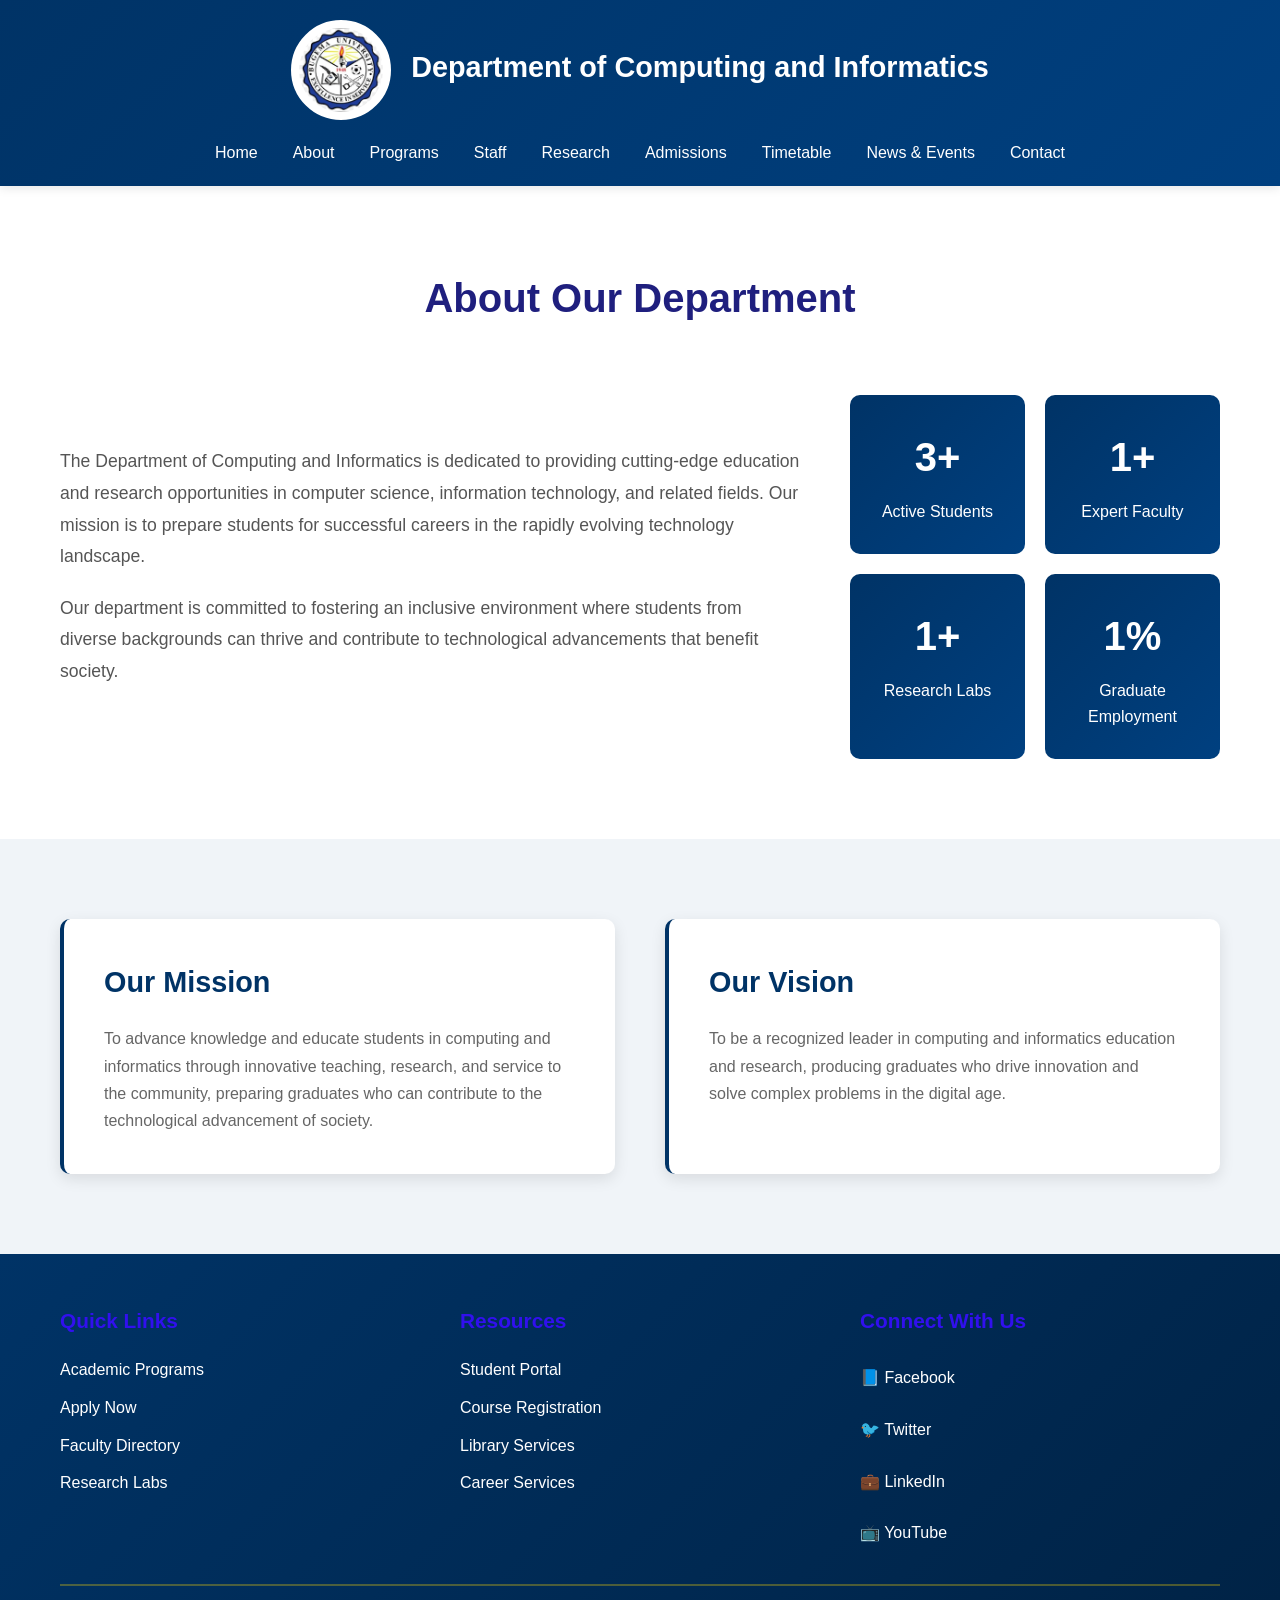
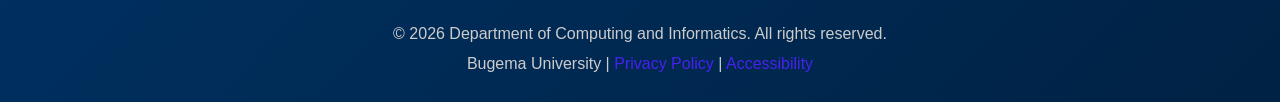
==== about.html @ 4d14aba7 "Add files via upload" ====
<!DOCTYPE html>
<html lang="en">
<head>
    <meta charset="UTF-8">
    <meta name="viewport" content="width=device-width, initial-scale=1.0">
    <title>About - Department of Computing and Informatics</title>
    <link rel="stylesheet" href="styles.css">
</head>
<body>
    <!-- Header Section -->
    <header class="header">
        <div class="container">
            <div class="logo-section">
                <img src="logo.jpg" alt="University Logo" class="logo">
                <div class="university-name">
                    
                    <h1>Department of Computing and Informatics</h1>
                </div>
            </div>
            <nav class="main-nav">
                <ul>
                    <li><a href="home.html">Home</a></li>
                    <li><a href="about.html">About</a></li>
                    <li><a href="programs.html">Programs</a></li>
                    <li><a href="staff.html">Staff</a></li>
                    <li><a href="research.html">Research</a></li>
                    <li><a href="admissions.html">Admissions</a></li>
                    <li><a href="timetable.html">Timetable</a></li>
                    <li><a href="news.html">News & Events</a></li>
                    <li><a href="contact.html">Contact</a></li>
                    

                </ul>
            </nav>
        </div>
    </header>

    <!-- About Section -->
    <section id="about" class="about-section">
        <div class="container">
            <h2 class="section-title">About Our Department</h2>
            <div class="about-content">
                <div class="about-text">
                    <p>The Department of Computing and Informatics is dedicated to providing cutting-edge education and research opportunities in computer science, information technology, and related fields. Our mission is to prepare students for successful careers in the rapidly evolving technology landscape.</p>
    
                    <p>Our department is committed to fostering an inclusive environment where students from diverse backgrounds can thrive and contribute to technological advancements that benefit society.</p>
                </div>
                <div class="about-highlights">
                    <div class="highlight-card">
                        <h3>500+</h3>
                        <p>Active Students</p>
                    </div>
                    <div class="highlight-card">
                        <h3>25+</h3>
                        <p>Expert Faculty</p>
                    </div>
                    <div class="highlight-card">
                        <h3>15+</h3>
                        <p>Research Labs</p>
                    </div>
                    <div class="highlight-card">
                        <h3>95%</h3>
                        <p>Graduate Employment</p>
                    </div>
                </div>
            </div>
        </div>
    </section>

    <!-- Mission and Vision Section -->
    <section class="mission-vision">
        <div class="container">
            <div class="mission-vision-content">
                <div class="mission-section">
                    <h3>Our Mission</h3>
                    <p>To advance knowledge and educate students in computing and informatics through innovative teaching, research, and service to the community, preparing graduates who can contribute to the technological advancement of society.</p>
                </div>
                <div class="vision-section">
                    <h3>Our Vision</h3>
                    <p>To be a recognized leader in computing and informatics education and research, producing graduates who drive innovation and solve complex problems in the digital age.</p>
                </div>
            </div>
        </div>
    </section>

    <!-- Footer -->
    <footer class="footer">
        <div class="container">
            <div class="footer-content">
                <div class="footer-section">
                    <h4>Quick Links</h4>
                    <ul>
                        <li><a href="programs.html">Academic Programs</a></li>
                        <li><a href="admissions.html">Apply Now</a></li>
                        <li><a href="staff.html">Faculty Directory</a></li>
                        <li><a href="research.html">Research Labs</a></li>
                    </ul>
                </div>
                <div class="footer-section">
                    <h4>Resources</h4>
                    <ul>
                        <li><a href="#">Student Portal</a></li>
                        <li><a href="#">Course Registration</a></li>
                        <li><a href="#">Library Services</a></li>
                        <li><a href="#">Career Services</a></li>
                    </ul>
                </div>
                <div class="footer-section">
                    <h4>Connect With Us</h4>
                    <div class="social-links">
                        <a href="#" aria-label="Facebook">📘 Facebook</a>
                        <a href="#" aria-label="Twitter">🐦 Twitter</a>
                        <a href="#" aria-label="LinkedIn">💼 LinkedIn</a>
                        <a href="#" aria-label="YouTube">📺 YouTube</a>
                    </div>
                </div>
            </div>
            <div class="footer-bottom">
                <p>&copy; 2026 Department of Computing and Informatics. All rights reserved.</p>
                <p>Bugema University | <a href="#">Privacy Policy</a> | <a href="#">Accessibility</a></p>
            </div>
        </div>
    </footer>

    <script src="script.js"></script>
</body>
</html>
---- styles.css ----
/* ========================================
   CSS STYLES - Department of Computing and Informatics
   Original Colors: Navy Blue (#003366) and Gold (#FFD700)
   ======================================== */

/* Reset and Base Styles */
* {
    margin: 0;
    padding: 0;
    box-sizing: border-box;
}

html {
    scroll-behavior: smooth;
}

body {
    font-family: 'Segoe UI', Tahoma, Geneva, Verdana, sans-serif;
    line-height: 1.6;
    color: #333;
    background-color: white;
}

.container {
    max-width: 1200px;
    margin: 0 auto;
    padding: 0 20px;
}

/* ========================================
HEADER SECTION
   ======================================== */
.header {
    background: linear-gradient(135deg, #003366 0%, #004080 100%);
    color: white;
    padding: 20px 0;
    position: sticky;
    top: 0;
    z-index: 1000;
    box-shadow: 0 2px 10px rgba(0, 0, 0, 0.1);
}

.header .container {
    display: flex;
    flex-direction: column;
    align-items: center;
    gap: 20px;
    text-align: center;
}

.logo-section {
    display: flex;
    align-items: center;
    gap: 20px;
    justify-content: center;
    width: 100%;
}

.logo {
    width: 100px;
    height: 100px;
    border-radius: 50%; /* Circular logo as requested */
    border: 3px solid white;

    object-fit: contain;
    background: white;
    padding: 5px;
}

.university-name h1 {
    font-size: 1.8rem;
    font-weight: 700;
    margin-bottom: 5px;
    color: white;
}

.university-name h2 {
    font-size: 1.2rem;
    font-weight: 400;
    color: blue;
}

.main-nav ul {
    list-style: none;
    display: flex;
    gap: 5px;
    flex-wrap: wrap;
    justify-content: center;
}

.main-nav a {
    color: white;
    text-decoration: none;
    padding: 10px 15px;
    border-radius: 5px;
    transition: all 0.3s ease;
    font-weight: 500;
}

.main-nav a:hover {
    background-color: white;
    color: #003366;
}

/* ========================================
   HERO SECTION
   ======================================== */
.hero {
    background: linear-gradient(rgba(0, 51, 102, 0.8), rgba(0, 51, 102, 0.8)), 
                url('https://images.unsplash.com/photo-1531482615713-2afd6909799e?w=1920');
    background-size: cover;
    background-position: center;
    background-attachment: fixed;
    color: white;
    padding: 120px 20px;
    text-align: center;
}

.hero-content h1 {
    font-size: 3rem;
    margin-bottom: 20px;
    animation: fadeInDown 1s ease;
}

.hero-content p {
    font-size: 1.4rem;
    margin-bottom: 30px;
    max-width: 800px;
    margin-left: auto;
    margin-right: auto;
    animation: fadeInUp 1s ease;
}

.btn-primary {
    display: inline-block;
    background-color:white;
    color: #003366;
    padding: 15px 35px;
    border: none;
    border-radius: 5px;
    font-size: 1.1rem;
    font-weight: 600;
    text-decoration: none;
    cursor: pointer;
    transition: all 0.3s ease;
}

.btn-primary:hover {
    background-color: white;
    transform: translateY(-2px);
    box-shadow: 0 5px 15px rgba(255, 215, 0, 0.4);
}

.btn-secondary {
    display: inline-block;
    background-color: transparent;
    color: #003366;
    padding: 12px 30px;
    border: 2px solid #003366;
    border-radius: 5px;
    font-size: 1rem;
    font-weight: 600;
    text-decoration: none;
    cursor: pointer;
    transition: all 0.3s ease;
    margin-top: 15px;
}

.btn-secondary:hover {
    background-color: white;
    color: #003366;
}

/* ========================================
SECTION TITLES
   ======================================== */
.section-title {
    text-align: center;
    font-size: 2.5rem;
    color: rgb(31, 31, 126);
    margin-bottom: 50px;
    position: relative;
    padding-bottom: 15px;
}

.section-title::after {
    content: '';
    position: absolute;
    bottom: 0;
    left: 50%;
    transform: translateX(-50%);
    width: 100px;
    height: 4px;
    background: linear-gradient(to right, white, white);
    border-radius: 2px;
}

/* ========================================
   FEATURED PREVIEW ON HOME PAGE
   ======================================== */
.featured-preview {
    padding: 80px 0;
    background-color: white;
}

.preview-grid {
    display: grid;
    grid-template-columns: repeat(auto-fit, minmax(300px, 1fr));
    gap: 30px;
}

.preview-card {
    background: #f9f9f9;
    padding: 40px;
    border-radius: 10px;
    text-align: center;
    box-shadow: 0 5px 15px rgba(0, 0, 0, 0.1);
    transition: all 0.3s ease;
    border-top: 4px solid #003366;
}

.preview-card:hover {
    transform: translateY(-10px);
    box-shadow: 0 15px 30px rgba(0, 51, 102, 0.2);
}

.preview-card h3 {
    font-size: 1.5rem;
    color: #003366;
    margin-bottom: 15px;
}

.preview-card p {
    color: #666;
    margin-bottom: 20px;
    line-height: 1.6;
}

/* ========================================
   ABOUT SECTION
   ======================================== */
.about-section {
    padding: 80px 0;
    background-color: white;
}

.about-content {
    display: grid;
    grid-template-columns: 2fr 1fr;
    gap: 50px;
    align-items: center;
}

.about-text p {
    font-size: 1.1rem;
    line-height: 1.8;
    color: #555;
    margin-bottom: 20px;
}

.about-highlights {
    display: grid;
    grid-template-columns: repeat(2, 1fr);
    gap: 20px;
}

.highlight-card {
    background: linear-gradient(135deg, #003366, #004080);
    color: white;
    padding: 30px;
    border-radius: 10px;
    text-align: center;
    transition: transform 0.3s ease;
}

.highlight-card:hover {
    transform: translateY(-5px);
}

.highlight-card h3 {
    font-size: 2.5rem;
    color: white;
    margin-bottom: 10px;
}

.highlight-card p {
    font-size: 1rem;
}

/* ========================================
   MISSION & VISION SECTION
   ======================================== */
.mission-vision {
    padding: 80px 0;
    background-color: #f0f4f8;
}

.mission-vision-content {
    display: grid;
    grid-template-columns: 1fr 1fr;
    gap: 50px;
}

.mission-section,
.vision-section {
    background: white;
    padding: 40px;
    border-radius: 10px;
    box-shadow: 0 5px 15px rgba(0, 0, 0, 0.1);
    border-left: 4px solid #003366;
}

.mission-section h3,
.vision-section h3 {
    color: #003366;
    font-size: 1.8rem;
    margin-bottom: 20px;
}

.mission-section p,
.vision-section p {
    color: #666;
    line-height: 1.7;
}

/* ========================================
   PROGRAMS SECTION
   ======================================== */
.programs-section {
    padding: 80px 0;
    background-color: #f0f4f8;
}

.programs-grid {
    display: grid;
    grid-template-columns: repeat(auto-fit, minmax(320px, 1fr));
    gap: 30px;
}

.program-card {
    background: white;
    padding: 35px;
    border-radius: 10px;
    box-shadow: 0 5px 15px rgba(0, 0, 0, 0.1);
    transition: all 0.3s ease;
    border-top: 4px solid #003366;
}

.program-card:hover {
    transform: translateY(-10px);
    box-shadow: 0 10px 30px rgba(0, 0, 0, 0.2);
    border-top-color: #3033f3;
}

.program-card h3 {
    font-size: 1.6rem;
    color: #003366;
    margin-bottom: 15px;
}

.program-card > p {
    color: #666;
    margin-bottom: 20px;
    line-height: 1.7;
}

.course-list {
    list-style: none;
    margin-bottom: 25px;
}

.course-list li {
    padding: 8px 0;
    padding-left: 25px;
    position: relative;
    color: #555;
}

.course-list li::before {
    content: '✓';
    position: absolute;
    left: 0;
    color: #3a65f1;
    font-weight: bold;
}

/* ========================================
   PROGRAM FEATURES SECTION
   ======================================== */
.program-features {
    padding: 80px 0;
    background-color: white;
}

.features-grid {
    display: grid;
    grid-template-columns: repeat(auto-fit, minmax(250px, 1fr));
    gap: 30px;
}

.feature-card {
    background: #f9f9f9;
    padding: 30px;
    border-radius: 10px;
    text-align: center;
    border: 2px solid #e0e0e0;
    transition: all 0.3s ease;
}

.feature-card:hover {
    border-color: #003366;
    transform: translateY(-5px);
    box-shadow: 0 10px 25px rgba(0, 51, 102, 0.15);
}

.feature-card h3 {
    color: #003366;
    font-size: 1.4rem;
    margin-bottom: 15px;
}

.feature-card p {
    color: #666;
    line-height: 1.6;
}

/* ========================================
   STAFF SECTION
   ======================================== */
.staff-section {
    padding: 80px 0;
    background-color: white;
}

.staff-grid {
    display: grid;
    grid-template-columns: repeat(auto-fit, minmax(280px, 1fr));
    gap: 30px;
}

.staff-card {
    background: #f9f9f9;
    padding: 30px;
    border-radius: 10px;
    text-align: center;
    border: 2px solid #e0e0e0;
    transition: all 0.3s ease;
}

.staff-card:hover {
    border-color: #003366;
    box-shadow: 0 5px 20px rgba(0, 51, 102, 0.15);
}

.staff-photo {
    width: 150px;
    height: 150px;
    border-radius: 50%;
    margin-bottom: 20px;
    border: 4px solid #2d31f1;
    object-fit: cover;
}

.staff-card h3 {
    font-size: 1.4rem;
    color: #003366;
    margin-bottom: 5px;
}

.position {
    color:white;
    font-weight: 600;
    margin-bottom: 10px;
}

.qualification {
    color: #666;
    font-size: 0.95rem;
    margin-bottom: 10px;
}

.research {
    color: #555;
    font-size: 0.95rem;
    margin-bottom: 15px;
    font-style: italic;
}

.contact-info {
    background: white;
    padding: 15px;
    border-radius: 5px;
    margin-top: 15px;
}

.contact-info p {
    font-size: 0.9rem;
    margin: 5px 0;
    color: #333;
}

/* ========================================
   ADMIN STAFF SECTION
   ======================================== */
.admin-staff {
    padding: 80px 0;
    background-color: #f0f4f8;
}

/* ========================================
   RESEARCH SECTION
   ======================================== */
.research-section {
    padding: 80px 0;
    background-color: #f0f4f8;
}

.research-content {
    display: grid;
    grid-template-columns: 1fr 1fr;
    gap: 50px;
}

.research-areas h3,
.research-labs h3 {
    font-size: 1.8rem;
    color: white;
    margin-bottom: 25px;
}

.research-list {
    list-style: none;
}

.research-list li {
    background: white;
    padding: 25px;
    margin-bottom: 20px;
    border-radius: 8px;
    border-left: 4px solid white;
    box-shadow: 0 3px 10px rgba(0, 0, 0, 0.08);
}

.research-list strong {
    display: block;
    color: #003366;
    font-size: 1.2rem;
    margin-bottom: 8px;
}

.research-list p {
    color: #666;
    line-height: 1.6;
}

.lab-card {
    background: linear-gradient(135deg, #003366, #004080);
    color: white;
    padding: 25px;
    border-radius: 8px;
    margin-bottom: 20px;
}

.lab-card h4 {
    font-size: 1.3rem;
    color: #4235f0;
    margin-bottom: 10px;
}

.lab-card p {
    line-height: 1.6;
}

/* ========================================
   RESEARCH HIGHLIGHTS SECTION
   ======================================== */
.research-highlights {
    padding: 80px 0;
    background-color: white;
}

.highlights-grid {
    display: grid;
    grid-template-columns: repeat(auto-fit, minmax(220px, 1fr));
    gap: 30px;
}

/* ========================================
   ADMISSIONS SECTION
   ======================================== */
.admissions-section {
    padding: 80px 0;
    background-color: white;
}

.admissions-content {
    display: grid;
    grid-template-columns: 1fr 1fr;
    gap: 50px;
}

.requirements h3,
.application-process h3 {
    font-size: 1.8rem;
    color: #003366;
    margin-bottom: 25px;
}

.requirement-box {
    background: #f9f9f9;
    padding: 30px;
    border-radius: 10px;
    margin-bottom: 25px;
    border: 2px solid #e0e0e0;
}

.requirement-box h4 {
    color: #2d0ce7;
    font-size: 1.3rem;
    margin-bottom: 15px;
    background: #003366;
    padding: 10px 15px;
    border-radius: 5px;
}

.requirement-box ul {
    list-style: none;
}

.requirement-box li {
    padding: 10px 0;
    padding-left: 30px;
    position: relative;
    color: #555;
}

.requirement-box li::before {
    content: '📋';
    position: absolute;
    left: 0;
}

.process-steps {
    background: #f9f9f9;
    padding: 30px;
    border-radius: 10px;
    counter-reset: steps;
    margin-bottom: 25px;
}

.process-steps li {
    padding: 15px 0;
    padding-left: 50px;
    position: relative;
    color: #555;
    list-style: none;
}

.process-steps li::before {
    counter-increment: steps;
    content: counter(steps);
    position: absolute;
    left: 0;
    top: 15px;
    background: #003366;
    color: #2f0fe0;
    width: 35px;
    height: 35px;
    border-radius: 50%;
    display: flex;
    align-items: center;
    justify-content: center;
    font-weight: bold;
}

.application-process .btn-primary,
.application-process .btn-secondary {
    margin-right: 10px;
    margin-bottom: 10px;
}

/* ========================================
   TUITION & FEES SECTION
   ======================================== */
.tuition-fees {
    padding: 80px 0;
    background-color: #f0f4f8;
}

.tuition-content {
    display: grid;
    grid-template-columns: repeat(auto-fit, minmax(300px, 1fr));
    gap: 30px;
}

.fee-card {
    background: white;
    padding: 30px;
    border-radius: 10px;
    box-shadow: 0 5px 15px rgba(0, 0, 0, 0.1);
    border-left: 4px solid #003366;
}

.fee-card h3 {
    color: #003366;
    font-size: 1.5rem;
    margin-bottom: 20px;
}

.fee-card ul {
    list-style: none;
}

.fee-card li {
    padding: 10px 0;
    padding-left: 25px;
    position: relative;
    color: #555;
}

.fee-card li::before {
    content: '$';
    position: absolute;
    left: 0;
    color: #2327f7;
    font-weight: bold;
}

/* ========================================
   ADMISSION FORM SECTION
   ======================================== */
.admission-form-section {
    padding: 80px 0;
    background-color: #f0f4f8;
}

.form-header {
    text-align: center;
    margin-bottom: 30px;
}

.form-logo {
    width: 100px;
    height: 100px;
    border-radius: 50%;
    border: 3px solid #FFD700;
    object-fit: contain;
    background: white;
    padding: 10px;
    margin-bottom: 20px;
    display: block;
    margin-left: auto;
    margin-right: auto;
}

.form-container {
    max-width: 800px;
    margin: 0 auto;
    background: white;
    padding: 40px;
    border-radius: 15px;
    box-shadow: 0 10px 30px rgba(0, 0, 0, 0.1);
}

.admission-form {
    display: flex;
    flex-direction: column;
    gap: 20px;
}

.form-row {
    display: grid;
    grid-template-columns: 1fr 1fr;
    gap: 20px;
}

.form-group {
    display: flex;
    flex-direction: column;
}

.form-group label {
    font-weight: 600;
    color: #003366;
    margin-bottom: 8px;
    font-size: 1.05rem;
}

.form-group input,
.form-group select,
.form-group textarea {
    padding: 15px;
    border: 2px solid #e0e0e0;
    border-radius: 8px;
    font-size: 1rem;
    font-family: inherit;
    transition: all 0.3s ease;
    background-color: #fafafa;
}

.form-group input:focus,
.form-group select:focus,
.form-group textarea:focus {
    outline: none;
    border-color: #003366;
    background-color: white;
    box-shadow: 0 0 0 3px rgba(0, 51, 102, 0.1);
}

.form-group input.error,
.form-group select.error,
.form-group textarea.error {
    border-color: #dc3545;
    background-color: #fff5f5;
}

.radio-group {
    display: flex;
    flex-wrap: wrap;
    gap: 20px;
    margin-top: 10px;
}

.radio-group input[type="radio"] {
    width: auto;
    margin-right: 8px;
}

.radio-group label {
    font-weight: normal;
    margin-bottom: 0;
    cursor: pointer;
    display: flex;
    align-items: center;
    padding: 8px 12px;
    border-radius: 6px;
    transition: all 0.2s ease;
}

.radio-group input[type="radio"]:checked + label {
    background-color: #003366;
    color: white;
}

.checkbox-group {
    display: flex;
    align-items: flex-start;
    gap: 12px;
    margin-top: 10px;
}

.checkbox-group input[type="checkbox"] {
    width: auto;
    margin-top: 4px;
}

.checkbox-group label {
    font-weight: normal;
    margin-bottom: 0;
    cursor: pointer;
}

.form-buttons {
    display: flex;
    gap: 15px;
    margin-top: 30px;
    justify-content: center;
}

.form-buttons .btn-primary,
.form-buttons .btn-secondary {
    padding: 15px 30px;
    font-size: 1.1rem;
    border: none;
    border-radius: 8px;
    cursor: pointer;
    transition: all 0.3s ease;
    font-weight: 600;
}

.form-buttons .btn-primary {
    background-color: #003366;
    color: white;
}

.form-buttons .btn-primary:hover {
    background-color: #002244;
    transform: translateY(-2px);
}

.form-buttons .btn-secondary {
    background-color: #f0f0f0;
    color: #003366;
    border: 2px solid #003366;
}

.form-buttons .btn-secondary:hover {
    background-color: #003366;
    color: white;
}

/* Responsive adjustments for form */
@media (max-width: 768px) {
    .form-row {
        grid-template-columns: 1fr;
    }
    
    .radio-group {
        flex-direction: column;
        gap: 10px;
    }
    
    .form-buttons {
        flex-direction: column;
    }
    
    .form-container {
        padding: 25px;
        margin: 0 15px;
    }
}

/* ========================================
   FINANCIAL AID SECTION
   ======================================== */
.financial-aid {
    padding: 80px 0;
    background-color: white;
}

.aid-options {
    display: grid;
    grid-template-columns: repeat(auto-fit, minmax(250px, 1fr));
    gap: 30px;
}

.aid-card {
    background: #f9f9f9;
    padding: 30px;
    border-radius: 10px;
    border: 2px solid #e0e0e0;
    transition: all 0.3s ease;
}

.aid-card:hover {
    border-color: #003366;
    transform: translateY(-5px);
    box-shadow: 0 10px 25px rgba(0, 51, 102, 0.15);
}

.aid-card h3 {
    color: #003366;
    font-size: 1.4rem;
    margin-bottom: 15px;
}

.aid-card p {
    color: #666;
    line-height: 1.6;
}

/* ========================================
   NEWS & EVENTS SECTION
   ======================================== */
.news-section {
    padding: 80px 0;
    background-color: #f0f4f8;
}

.news-grid {
    display: grid;
    grid-template-columns: repeat(auto-fit, minmax(280px, 1fr));
    gap: 30px;
}

.news-card {
    background: white;
    padding: 30px;
    border-radius: 10px;
    box-shadow: 0 5px 15px rgba(0, 0, 0, 0.1);
    transition: all 0.3s ease;
    border-left: 4px solid #373ae2;
}

.news-card:hover {
    transform: translateY(-5px);
    box-shadow: 0 10px 25px rgba(0, 0, 0, 0.15);
}

.news-date {
    color: #281be9;
    font-weight: 600;
    font-size: 0.9rem;
    margin-bottom: 10px;
}

.news-card h3 {
    color: #003366;
    font-size: 1.3rem;
    margin-bottom: 12px;
}

.news-card p {
    color: #666;
    line-height: 1.6;
    margin-bottom: 15px;
}

.news-card a {
    color: #003366;
    text-decoration: none;
    font-weight: 600;
    transition: color 0.3s ease;
}

.news-card a:hover {
    color: #2926ec;
}

/* ========================================
   UPCOMING EVENTS SECTION
   ======================================== */
.upcoming-events {
    padding: 80px 0;
    background-color: white;
}

.events-list {
    max-width: 800px;
    margin: 0 auto;
}

.event-item {
    display: flex;
    margin-bottom: 30px;
    background: #f9f9f9;
    border-radius: 10px;
    overflow: hidden;
    box-shadow: 0 5px 15px rgba(0, 0, 0, 0.08);
}

.event-date {
    background: linear-gradient(135deg, #003366, #004080);
    color: white;
    padding: 20px;
    text-align: center;
    min-width: 100px;
}

.event-date .day {
    font-size: 2rem;
    font-weight: bold;
    display: block;
}

.event-date .month {
    font-size: 1.2rem;
    display: block;
}

.event-details {
    padding: 20px;
    flex-grow: 1;
}

.event-details h3 {
    color: #003366;
    margin-bottom: 10px;
}

.event-details p {
    color: #666;
    margin-bottom: 8px;
    line-height: 1.5;
}

/* ========================================
   NEWSLETTER SECTION
   ======================================== */
.newsletter {
    padding: 80px 0;
    background-color: #f0f4f8;
    text-align: center;
}

.newsletter-content {
    max-width: 600px;
    margin: 0 auto;
}

.newsletter-content p {
    font-size: 1.2rem;
    color: #666;
    margin-bottom: 30px;
}

.newsletter-form {
    display: flex;
    gap: 15px;
    justify-content: center;
}

.newsletter-form input {
    flex: 1;
    padding: 15px;
    border: 2px solid #ddd;
    border-radius: 5px;
    font-size: 1rem;
}

.newsletter-form input:focus {
    outline: none;
    border-color: #003366;
}

/* ========================================
   CONTACT SECTION
   ======================================== */
.contact-section {
    padding: 80px 0;
    background-color: white;
}

.contact-content {
    display: grid;
    grid-template-columns: 1fr 1fr;
    gap: 50px;
}

.contact-info-section h3,
.contact-form-section h3 {
    font-size: 1.8rem;
    color: #003366;
    margin-bottom: 25px;
}

.info-item {
    margin-bottom: 25px;
    padding: 20px;
    background: #f9f9f9;
    border-radius: 8px;
    border-left: 4px solid #003366;
}

.info-item strong {
    display: block;
    color: #3f18ee;
    font-size: 1.1rem;
    margin-bottom: 10px;
}

.info-item p {
    color: #555;
    line-height: 1.7;
}

.inquiry-form {
    display: flex;
    flex-direction: column;
    gap: 15px;
}

.inquiry-form input,
.inquiry-form select,
.inquiry-form textarea {
    padding: 15px;
    border: 2px solid #e0e0e0;
    border-radius: 5px;
    font-size: 1rem;
    font-family: inherit;
    transition: border-color 0.3s ease;
}

.inquiry-form input:focus,
.inquiry-form select:focus,
.inquiry-form textarea:focus {
    outline: none;
    border-color: #003366;
}

/* ========================================
   CAMPUS MAP SECTION
   ======================================== */
.campus-map {
    padding: 80px 0;
    background-color: white;
}

.map-container {
    border-radius: 10px;
    overflow: hidden;
    box-shadow: 0 10px 30px rgba(0, 0, 0, 0.1);
}

/* ========================================
   QUICK LINKS SECTION
   ======================================== */
.quick-links {
    padding: 80px 0;
    background-color: #f0f4f8;
}

.links-grid {
    display: grid;
    grid-template-columns: repeat(auto-fit, minmax(300px, 1fr));
    gap: 30px;
}

.link-card {
    background: white;
    padding: 30px;
    border-radius: 10px;
    box-shadow: 0 5px 15px rgba(0, 0, 0, 0.1);
}

.link-card h3 {
    color: #003366;
    margin-bottom: 20px;
    padding-bottom: 10px;
    border-bottom: 2px solid #2d2af7;
}

.link-card ul {
    list-style: none;
}

.link-card li {
    margin-bottom: 10px;
}

.link-card a {
    color: #003366;
    text-decoration: none;
    transition: color 0.3s ease;
}

.link-card a:hover {
    color: #4314ec;
    padding-left: 5px;
}

/* ========================================
   TIMETABLE SECTION
   ======================================== */
.timetable-section {
    padding: 80px 0;
    background-color: white;
}

.timetable-description {
    text-align: center;
    font-size: 1.2rem;
    color: #666;
    margin-bottom: 30px;
    max-width: 800px;
    margin-left: auto;
    margin-right: auto;
}

.timetable-container {
    overflow-x: auto;
    margin-top: 30px;
}

.timetable {
    width: 100%;
    border-collapse: collapse;
    margin: 0 auto;
    background-color: white;
    box-shadow: 0 5px 15px rgba(0, 0, 0, 0.1);
    border-radius: 10px;
    overflow: hidden;
}

.timetable th {
    background-color: #003366;
    color: white;
    padding: 15px;
    text-align: center;
    font-weight: 600;
    font-size: 1rem;
}

.timetable td {
    padding: 15px;
    text-align: center;
    border: 1px solid #e0e0e0;
    vertical-align: middle;
}

.time-slot {
    background-color: #f0f4f8;
    font-weight: 600;
    color: #003366;
    width: 120px;
}

.course {
    background-color: #f9f9f9;
    position: relative;
}

.course.empty {
    background-color: #fff;
}

.course span.room {
    display: block;
    font-size: 0.8rem;
    color: #666;
    margin-top: 5px;
    font-weight: normal;
}

.timetable tr:nth-child(even) {
    background-color: #f9f9f9;
}

.timetable tr:hover {
    background-color: #f0f8ff;
}

.timetable-info {
    margin-top: 40px;
    padding: 30px;
    background-color: #f9f9f9;
    border-radius: 10px;
    border-left: 4px solid #003366;
}

.timetable-info h3 {
    color: #003366;
    margin-bottom: 20px;
}

.timetable-info ul {
    list-style: none;
}

.timetable-info li {
    padding: 10px 0;
    padding-left: 30px;
    position: relative;
    color: #555;
}

.timetable-info li::before {
    content: '•';
    position: absolute;
    left: 0;
    color: #FFD700;
    font-weight: bold;
}

/* ========================================
   FOOTER
   ======================================== */
.footer {
    background: linear-gradient(135deg, #003366, #002244);
    color: white;
    padding: 50px 0 20px;
}

.footer-content {
    display: grid;
    grid-template-columns: repeat(auto-fit, minmax(250px, 1fr));
    gap: 40px;
    margin-bottom: 30px;
}

.footer-section h4 {
    color: #3110ee;
    font-size: 1.3rem;
    margin-bottom: 20px;
}

.footer-section ul {
    list-style: none;
}

.footer-section li {
    margin-bottom: 12px;
}

.footer-section a {
    color: white;
    text-decoration: none;
    transition: color 0.3s ease;
}

.footer-section a:hover {
    color: #4012e6;
}

.social-links {
    display: flex;
    flex-direction: column;
    gap: 10px;
}

.social-links a {
    padding: 8px 0;
}

.footer-bottom {
    text-align: center;
    padding-top: 30px;
    border-top: 2px solid rgba(255, 215, 0, 0.3);
}

.footer-bottom p {
    margin: 5px 0;
    color: #ccc;
}

.footer-bottom a {
    color: #4721f0;
    text-decoration: none;
}

.footer-bottom a:hover {
    text-decoration: underline;
}

/* ========================================
   ANIMATIONS
   ======================================== */
@keyframes fadeInDown {
    from {
        opacity: 0;
        transform: translateY(-30px);
    }
    to {
        opacity: 1;
        transform: translateY(0);
    }
}

@keyframes fadeInUp {
    from {
        opacity: 0;
        transform: translateY(30px);
    }
    to {
        opacity: 1;
        transform: translateY(0);
    }
}

/* ========================================
   RESPONSIVE DESIGN
   ======================================== */
@media (max-width: 968px) {
    .header .container {
        flex-direction: column;
        gap: 20px;
    }
    
    .main-nav ul {
        flex-wrap: wrap;
        justify-content: center;
    }
    
    .hero-content h1 {
        font-size: 2.2rem;
    }
    
    .about-content,
    .research-content,
    .admissions-content,
    .contact-content,
    .mission-vision-content {
        grid-template-columns: 1fr;
    }
    
    .about-highlights {
        grid-template-columns: 1fr;
    }
    
    .newsletter-form {
        flex-direction: column;
    }
}

@media (max-width: 640px) {
    .university-name h1 {
        font-size: 1.4rem;
    }
    
    .university-name h2 {
        font-size: 1rem;
    }
    
    .main-nav ul {
        flex-direction: column;
        align-items: center;
    }
    
    .hero-content h1 {
        font-size: 1.8rem;
    }
    
    .hero-content p {
        font-size: 1.1rem;
    }
    
    .section-title {
        font-size: 2rem;
    }
    
    .programs-grid,
    .staff-grid,
    .news-grid,
    .features-grid,
    .highlights-grid,
    .aid-options,
    .links-grid {
        grid-template-columns: 1fr;
    }
    
    .event-item {
        flex-direction: column;
    }
    
    .event-date {
        min-width: auto;
        padding: 15px;
    }
}

/* Accessibility Features */
@media (prefers-reduced-motion: reduce) {
    * {
        animation: none !important;
        transition: none !important;
    }
}

/* High Contrast Mode Support */
@media (prefers-contrast: high) {
    .header {
        background: #000;
    }
    
    .btn-primary {
        border: 2px solid #000;
    }
}
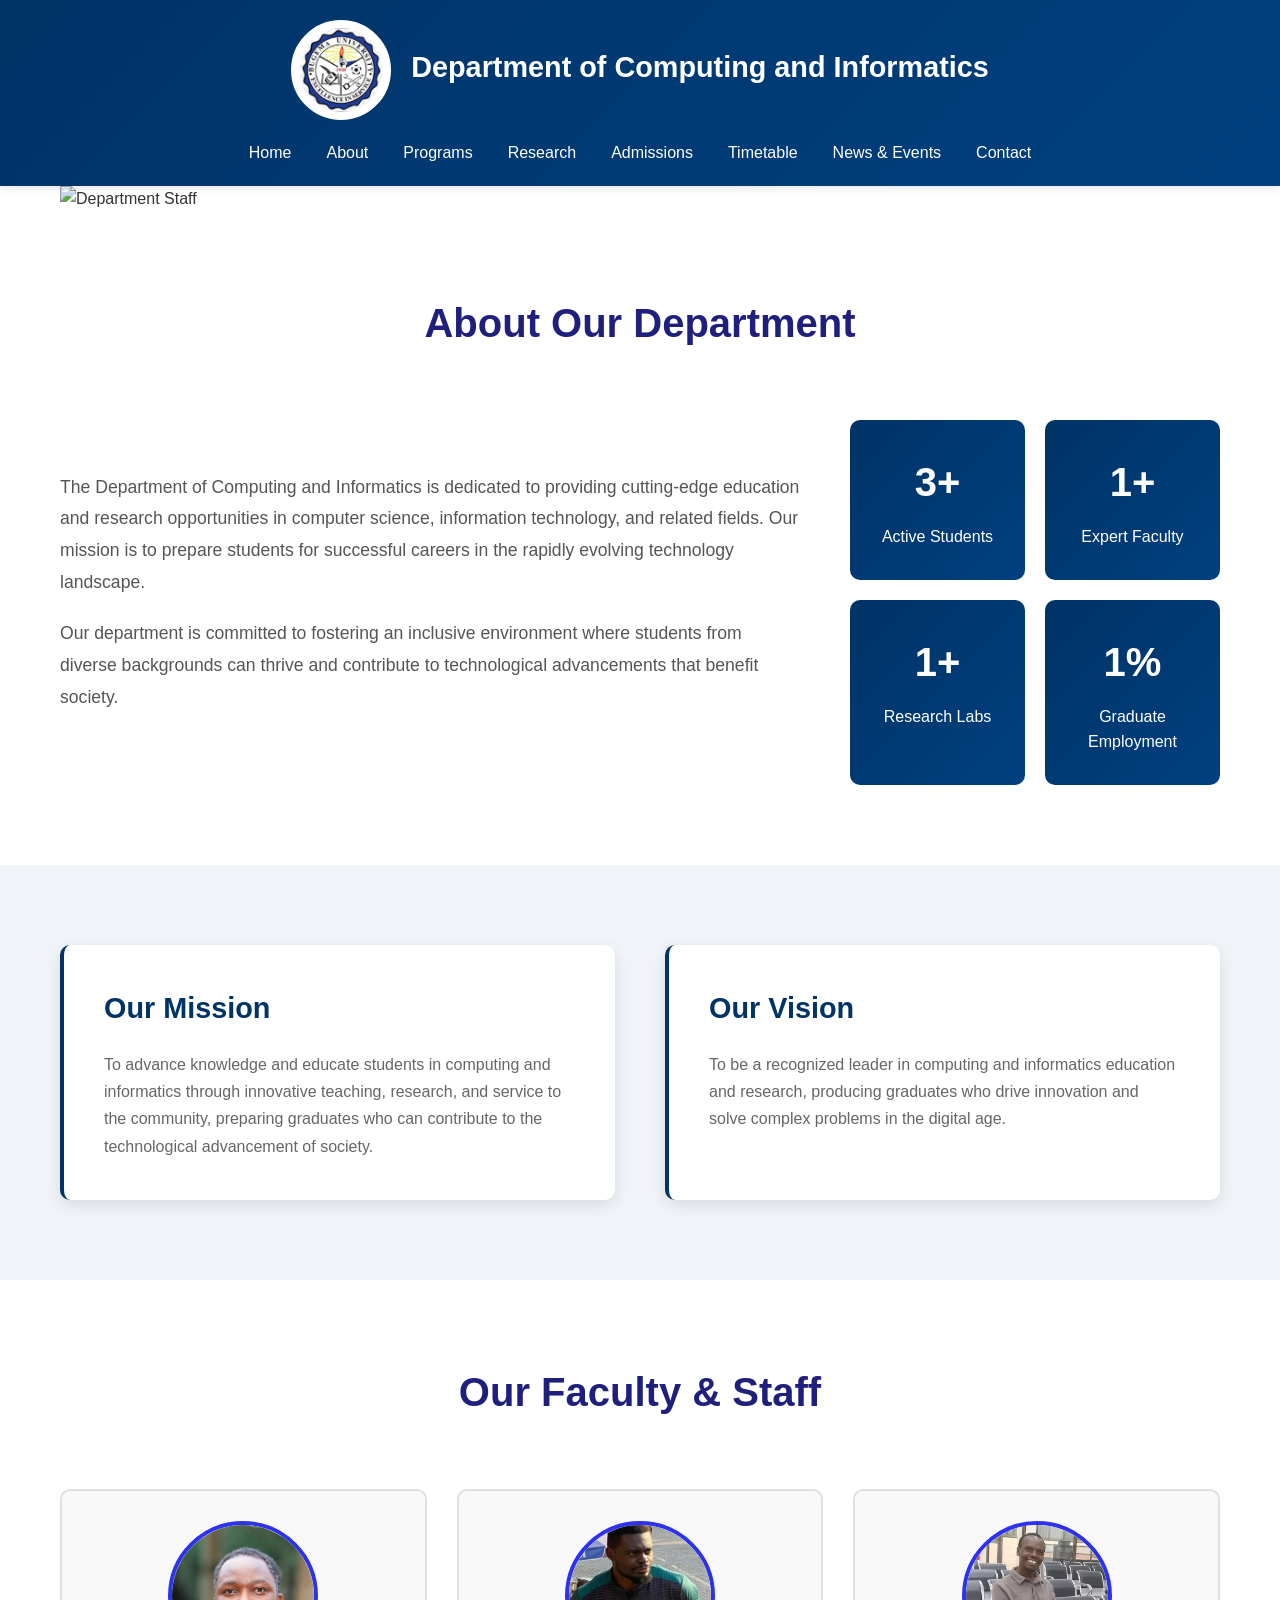
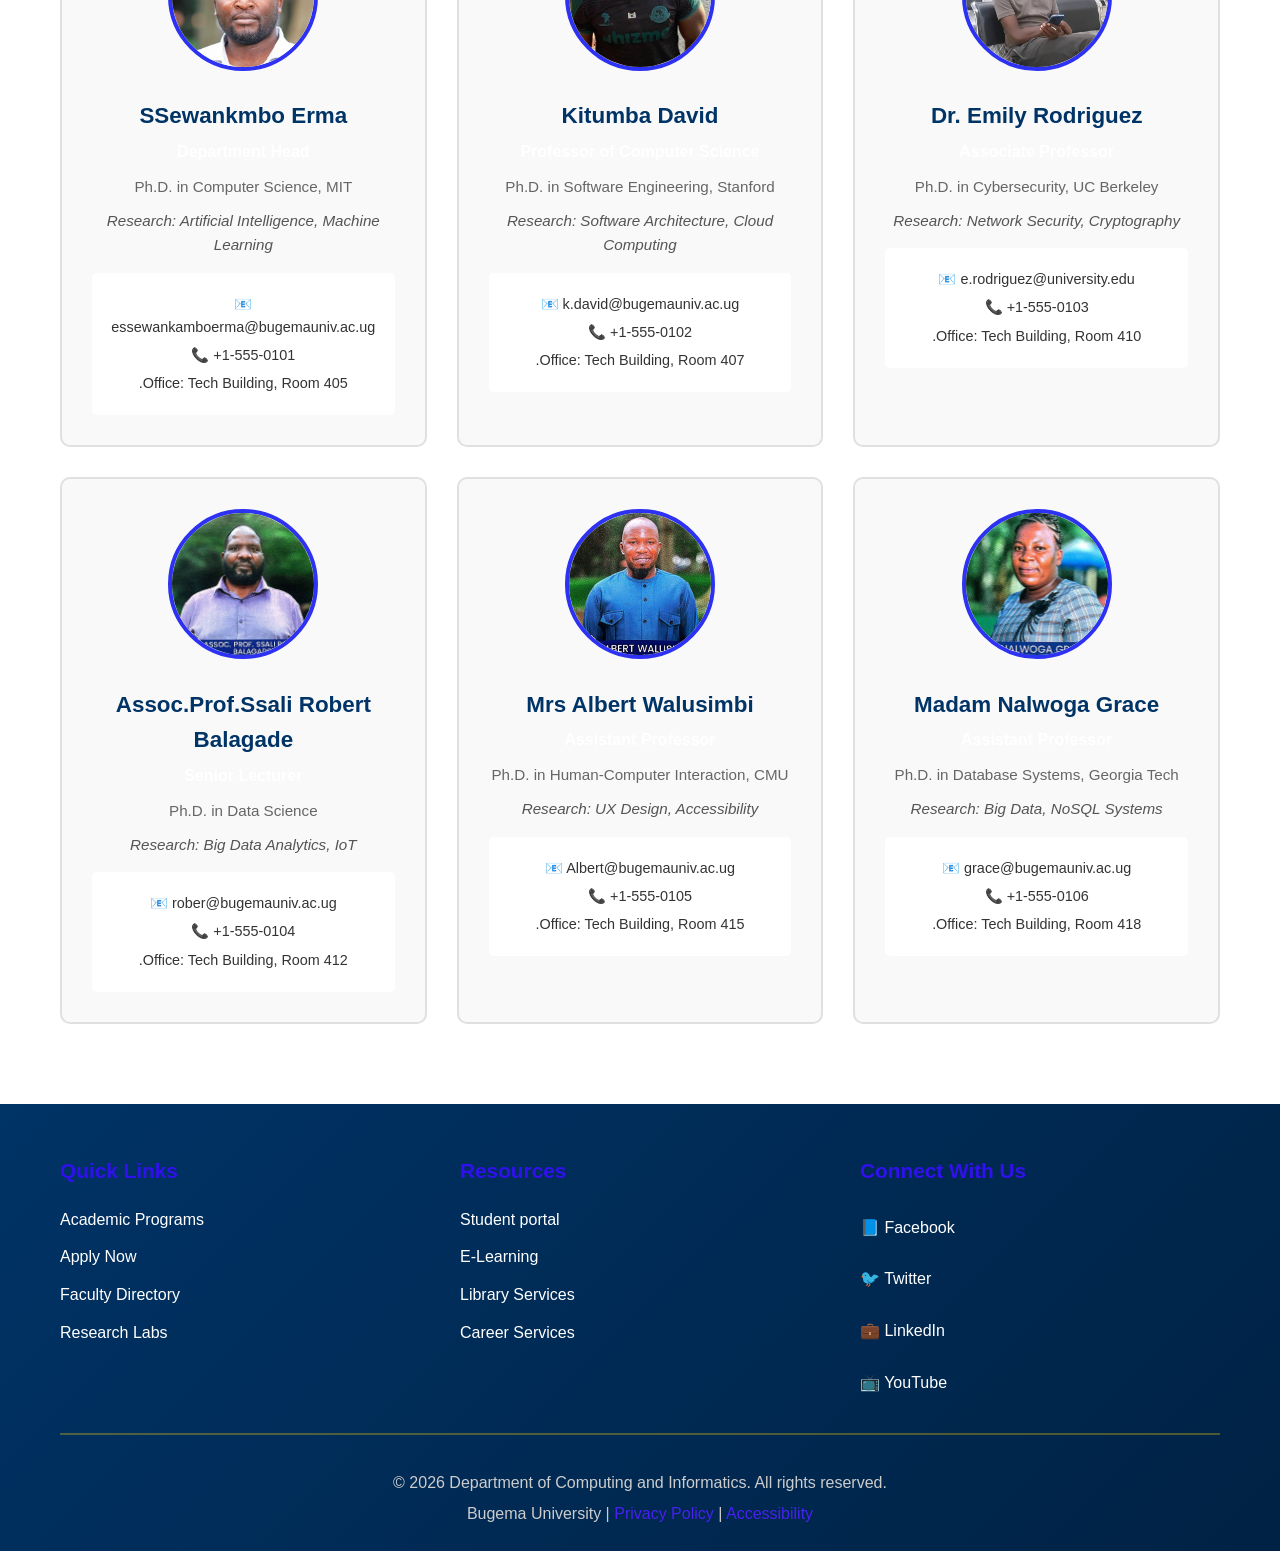
==== commit 858eac1e: "Update about.html" ====
--- a/about.html
+++ b/about.html
@@ -22,7 +22,6 @@
                     <li><a href="home.html">Home</a></li>
                     <li><a href="about.html">About</a></li>
                     <li><a href="programs.html">Programs</a></li>
-                    <li><a href="staff.html">Staff</a></li>
                     <li><a href="research.html">Research</a></li>
                     <li><a href="admissions.html">Admissions</a></li>
                     <li><a href="timetable.html">Timetable</a></li>
@@ -35,6 +34,13 @@
         </div>
     </header>
 
+    <!-- Staff Header Image -->
+    <section class="staff-header">
+        <div class="container">
+            <img src="staff.jpg" alt="Department Staff" class="staff-header-image">
+        </div>
+    </section>
+
     <!-- About Section -->
     <section id="about" class="about-section">
         <div class="container">
@@ -83,6 +89,90 @@
         </div>
     </section>
 
+    <!-- Staff Section -->
+    <section id="staff" class="staff-section">
+        <div class="container">
+            <h2 class="section-title">Our Faculty & Staff</h2>
+            <div class="staff-grid">
+                <div class="staff-card">
+                    <img src="hod.jpg" alt="Dr. Sarah Johnson" class="staff-photo">
+                    <h3>SSewankmbo Erma</h3>
+                    <p class="position">Department Head</p>
+                    <p class="qualification">Ph.D. in Computer Science, MIT</p>
+                    <p class="research">Research: Artificial Intelligence, Machine Learning</p>
+                    <div class="contact-info">
+                        <p>📧 essewankamboerma@bugemauniv.ac.ug</p>
+                        <p>📞 +1-555-0101</p>
+                        <p>.Office: Tech Building, Room 405</p>
+                    </div>
+                </div>
+                <div class="staff-card">
+                    <img src="lecture.jpg" alt="Prof. Michael Chen" class="staff-photo">
+                    <h3>Kitumba David</h3>
+                    <p class="position">Professor of Computer Science</p>
+                    <p class="qualification">Ph.D. in Software Engineering, Stanford</p>
+                    <p class="research">Research: Software Architecture, Cloud Computing</p>
+                    <div class="contact-info">
+                        <p>📧 k.david@bugemauniv.ac.ug</p>
+                        <p>📞 +1-555-0102</p>
+                        <p>.Office: Tech Building, Room 407</p>
+                    </div>
+                </div>
+                <div class="staff-card">
+                    <img src="lecture2.jpg" alt="Dr. Emily Rodriguez" class="staff-photo">
+                    <h3>Dr. Emily Rodriguez</h3>
+                    <p class="position">Associate Professor</p>
+                    <p class="qualification">Ph.D. in Cybersecurity, UC Berkeley</p>
+                    <p class="research">Research: Network Security, Cryptography</p>
+                    <div class="contact-info">
+                        <p>📧 e.rodriguez@university.edu</p>
+                        <p>📞 +1-555-0103</p>
+                        <p>.Office: Tech Building, Room 410</p>
+                    </div>
+                </div>
+                <div class="staff-card">
+                    <img src="Robert.jpg" alt="Dr. James Kimani" class="staff-photo">
+                    <h3>Assoc.Prof.Ssali Robert Balagade</h3>
+                    <p class="position">Senior Lecturer</p>
+                    <p class="qualification">Ph.D. in Data Science</p>
+                    <p class="research">Research: Big Data Analytics, IoT</p>
+                    <div class="contact-info">
+                        <p>📧 rober@bugemauniv.ac.ug</p>
+                        <p>📞 +1-555-0104</p>
+                        <p>.Office: Tech Building, Room 412</p>
+                    </div>
+                </div>
+                <div class="staff-card">
+                    <img src="Albert.jpg" alt="Dr. Lisa Anderson" class="staff-photo">
+                    <h3>Mrs Albert Walusimbi</h3>
+                    <p class="position">Assistant Professor</p>
+                    <p class="qualification">Ph.D. in Human-Computer Interaction, CMU</p>
+                    <p class="research">Research: UX Design, Accessibility</p>
+                    <div class="contact-info">
+                        <p>📧 Albert@bugemauniv.ac.ug</p>
+                        <p>📞 +1-555-0105</p>
+                        <p>.Office: Tech Building, Room 415</p>
+                    </div>
+                </div>
+                <div class="staff-card">
+                    <img src="Grace.jpg" alt="Dr. Robert Taylor" class="staff-photo">
+                    <h3>Madam Nalwoga Grace</h3>
+                    <p class="position">Assistant Professor</p>
+                    <p class="qualification">Ph.D. in Database Systems, Georgia Tech</p>
+                    <p class="research">Research: Big Data, NoSQL Systems</p>
+                    <div class="contact-info">
+                        <p>📧 grace@bugemauniv.ac.ug</p>
+                        <p>📞 +1-555-0106</p>
+                        <p>.Office: Tech Building, Room 418</p>
+                    </div>
+                </div>
+            </div>
+        </div>
+    </section>
+
+    <!-- Administrative Staff -->
+   
+
     <!-- Footer -->
     <footer class="footer">
         <div class="container">
@@ -92,16 +182,16 @@
                     <ul>
                         <li><a href="programs.html">Academic Programs</a></li>
                         <li><a href="admissions.html">Apply Now</a></li>
-                        <li><a href="staff.html">Faculty Directory</a></li>
+                        <li><a href="about.html">Faculty Directory</a></li>
                         <li><a href="research.html">Research Labs</a></li>
                     </ul>
                 </div>
-                <div class="footer-section">
+                 <div class="footer-section">
                     <h4>Resources</h4>
                     <ul>
-                        <li><a href="#">Student Portal</a></li>
-                        <li><a href="#">Course Registration</a></li>
-                        <li><a href="#">Library Services</a></li>
+                        <li><a href="https://erms.bugemauniv.ac.ug/student/login/">Student portal</a></li>
+                        <li><a href="https://elearning.bugemauniv.ac.ug/">E-Learning</a></li>
+                        <li><a href="https://lib.bugemauniv.ac.ug/">Library Services</a></li>
                         <li><a href="#">Career Services</a></li>
                     </ul>
                 </div>
@@ -124,4 +214,4 @@
 
     <script src="script.js"></script>
 </body>
-</html>+</html>
